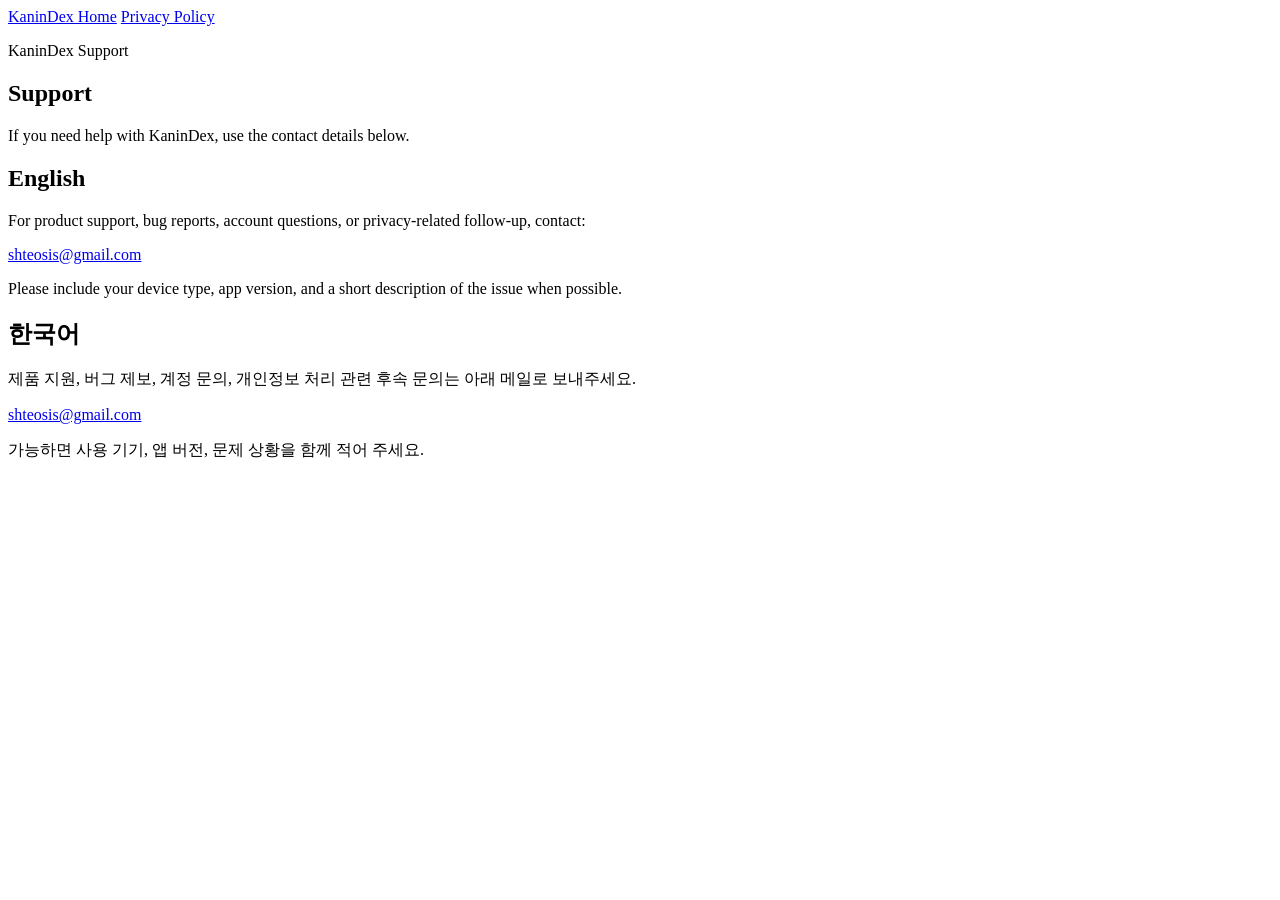
==== support/index.html @ e0bcae36 "Add public privacy and support pages" ====
<!doctype html>
<html lang="en">
  <head>
    <meta charset="utf-8">
    <meta name="viewport" content="width=device-width, initial-scale=1">
    <title>KaninDex Support</title>
    <meta name="description" content="Support page for KaninDex.">
    <link rel="stylesheet" href="../assets/styles.css">
  </head>
  <body>
    <main class="page-shell legal-shell">
      <nav class="top-nav">
        <a href="../">KaninDex Home</a>
        <a href="../privacy/">Privacy Policy</a>
      </nav>

      <section class="hero-card">
        <p class="eyebrow">KaninDex Support</p>
        <h1>Support</h1>
        <p class="lede">
          If you need help with KaninDex, use the contact details below.
        </p>
      </section>

      <section class="legal-card">
        <h2>English</h2>
        <p>
          For product support, bug reports, account questions, or privacy-related follow-up, contact:
        </p>
        <p class="support-line">
          <a href="mailto:shteosis@gmail.com?subject=KaninDex%20Support">shteosis@gmail.com</a>
        </p>
        <p>
          Please include your device type, app version, and a short description of the issue when possible.
        </p>
      </section>

      <section class="legal-card">
        <h2>한국어</h2>
        <p>
          제품 지원, 버그 제보, 계정 문의, 개인정보 처리 관련 후속 문의는 아래 메일로 보내주세요.
        </p>
        <p class="support-line">
          <a href="mailto:shteosis@gmail.com?subject=KaninDex%20Support">shteosis@gmail.com</a>
        </p>
        <p>
          가능하면 사용 기기, 앱 버전, 문제 상황을 함께 적어 주세요.
        </p>
      </section>
    </main>
  </body>
</html>
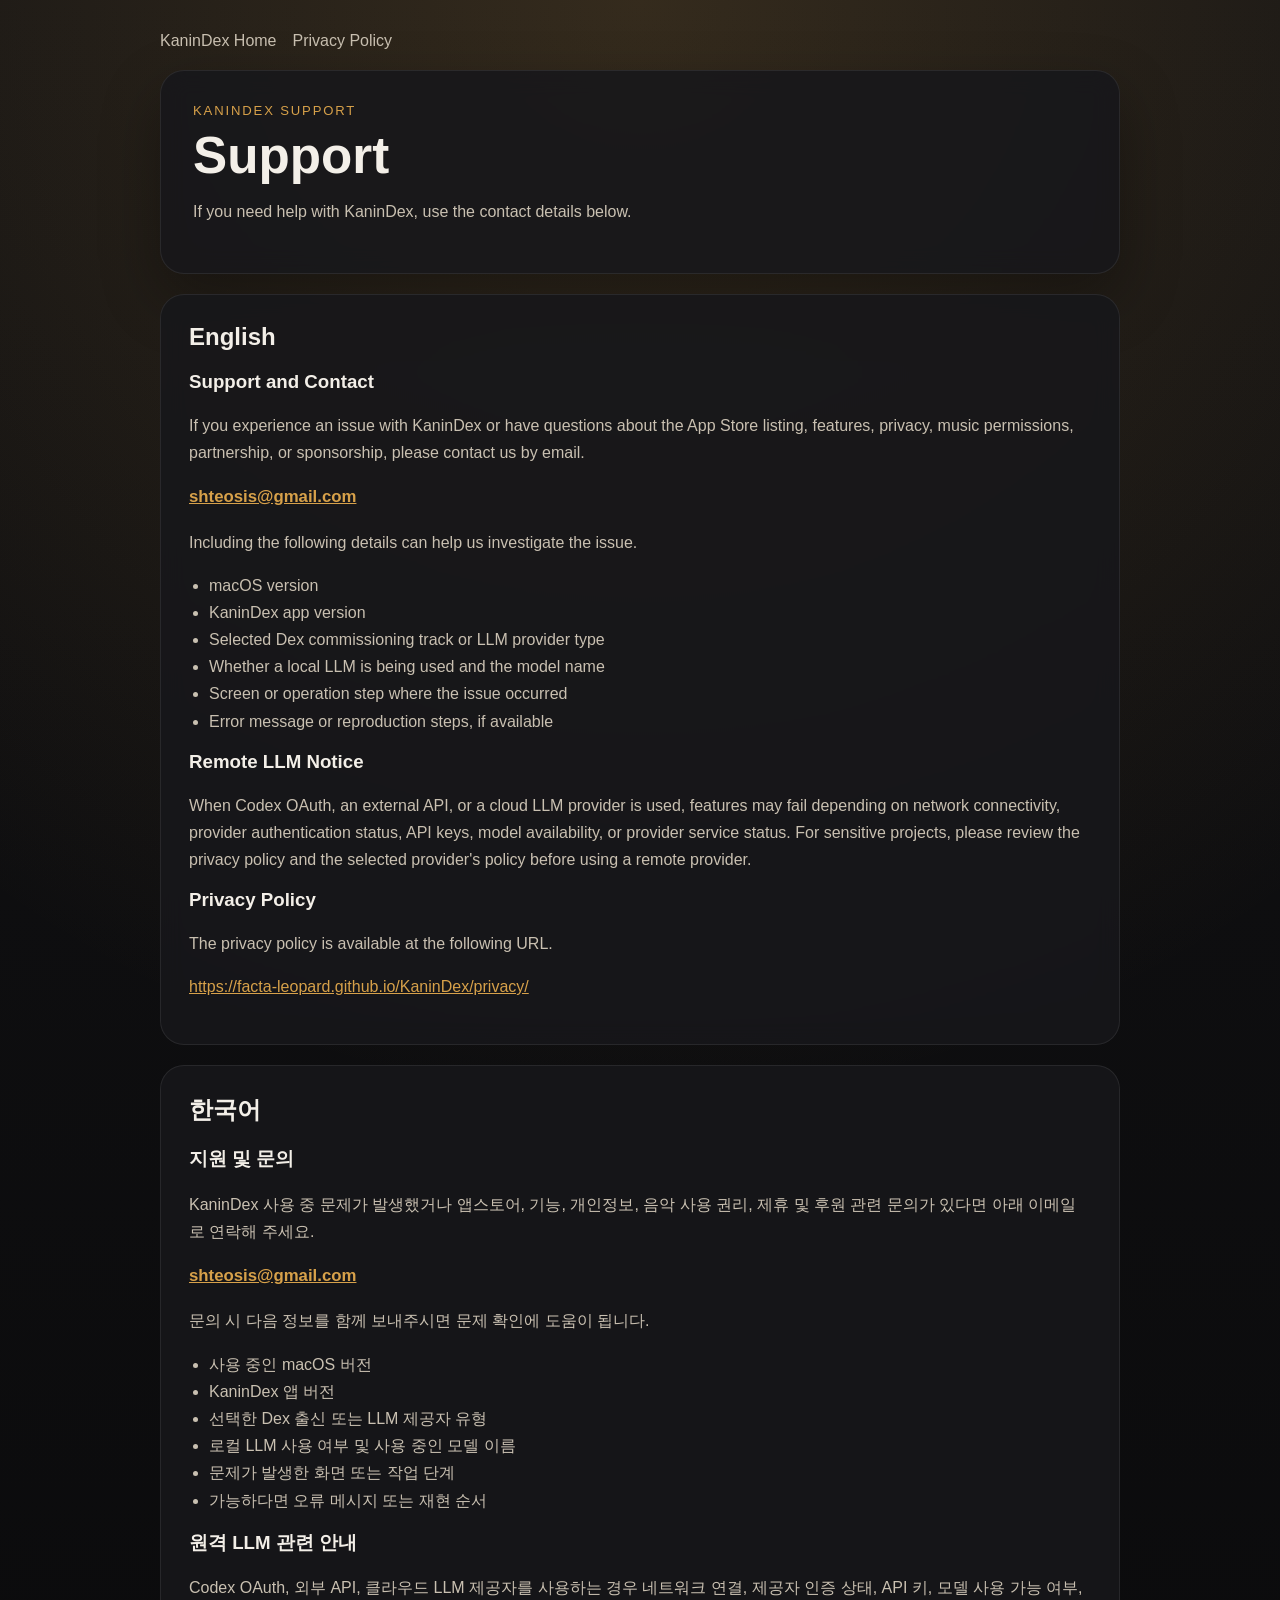
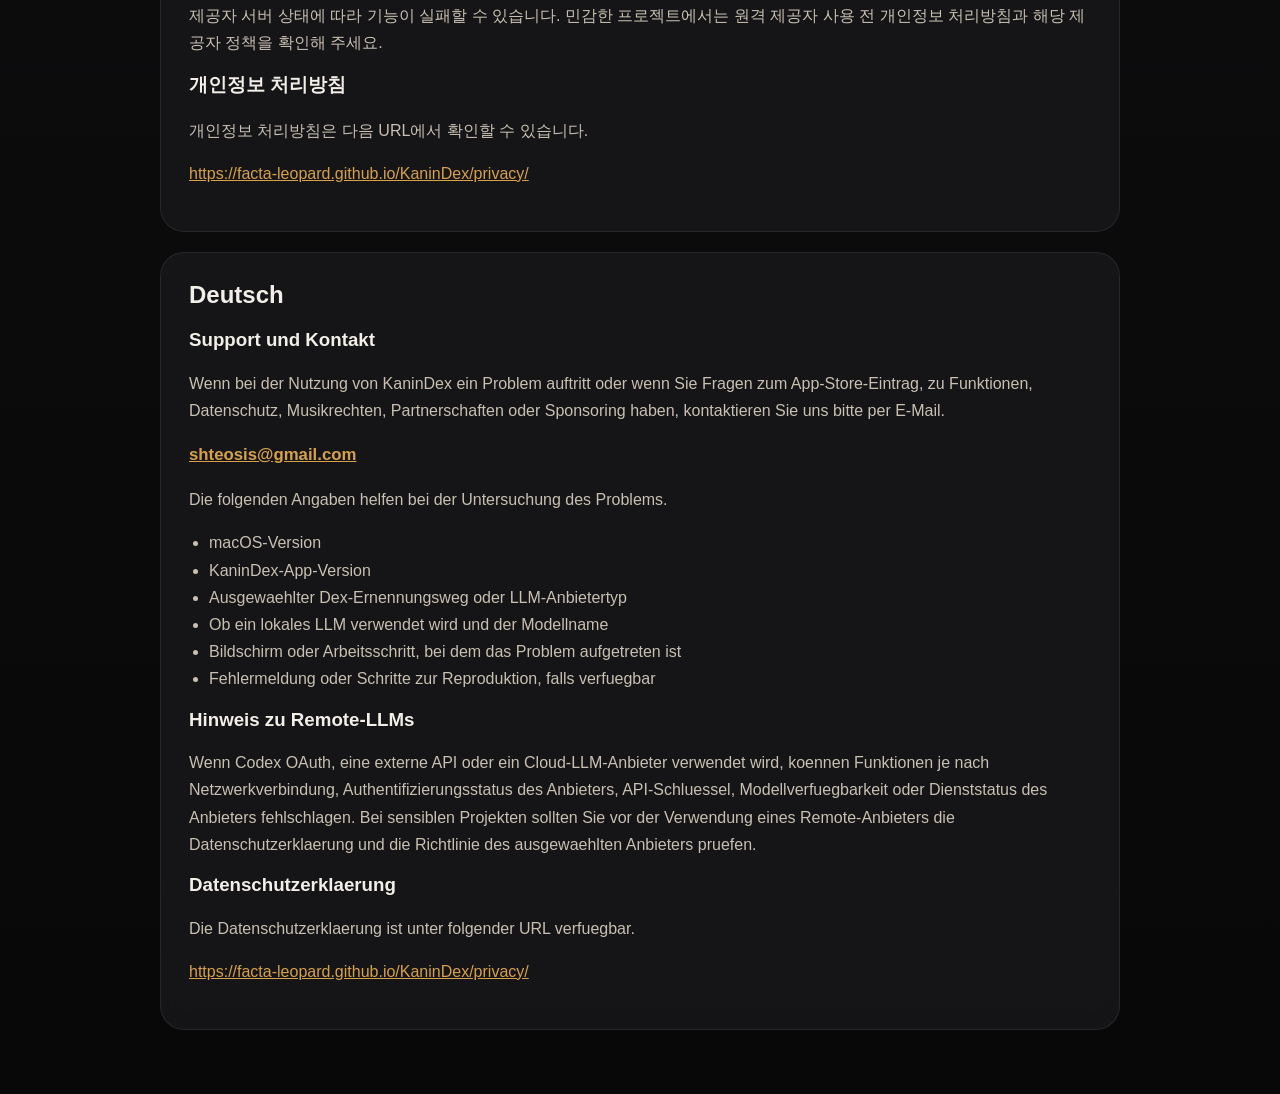
==== commit 2170c5f6: "Update support page HTML with German section" ====
--- a/support/index.html
+++ b/support/index.html
@@ -4,7 +4,7 @@
     <meta charset="utf-8">
     <meta name="viewport" content="width=device-width, initial-scale=1">
     <title>KaninDex Support</title>
-    <meta name="description" content="Support page for KaninDex.">
+    <meta name="description" content="Support page for KaninDex in English, Korean, and German.">
     <link rel="stylesheet" href="../assets/styles.css">
   </head>
   <body>
@@ -17,35 +17,76 @@
       <section class="hero-card">
         <p class="eyebrow">KaninDex Support</p>
         <h1>Support</h1>
-        <p class="lede">
-          If you need help with KaninDex, use the contact details below.
-        </p>
+        <p class="lede">If you need help with KaninDex, use the contact details below.</p>
       </section>
 
       <section class="legal-card">
         <h2>English</h2>
-        <p>
-          For product support, bug reports, account questions, or privacy-related follow-up, contact:
-        </p>
-        <p class="support-line">
-          <a href="mailto:shteosis@gmail.com?subject=KaninDex%20Support">shteosis@gmail.com</a>
-        </p>
-        <p>
-          Please include your device type, app version, and a short description of the issue when possible.
-        </p>
+        <h3>Support and Contact</h3>
+        <p>If you experience an issue with KaninDex or have questions about the App Store listing, features, privacy, music permissions, partnership, or sponsorship, please contact us by email.</p>
+        <p class="support-line"><a href="mailto:shteosis@gmail.com?subject=KaninDex%20Support">shteosis@gmail.com</a></p>
+        <p>Including the following details can help us investigate the issue.</p>
+        <ul>
+          <li>macOS version</li>
+          <li>KaninDex app version</li>
+          <li>Selected Dex commissioning track or LLM provider type</li>
+          <li>Whether a local LLM is being used and the model name</li>
+          <li>Screen or operation step where the issue occurred</li>
+          <li>Error message or reproduction steps, if available</li>
+        </ul>
+
+        <h3>Remote LLM Notice</h3>
+        <p>When Codex OAuth, an external API, or a cloud LLM provider is used, features may fail depending on network connectivity, provider authentication status, API keys, model availability, or provider service status. For sensitive projects, please review the privacy policy and the selected provider's policy before using a remote provider.</p>
+
+        <h3>Privacy Policy</h3>
+        <p>The privacy policy is available at the following URL.</p>
+        <p><a href="../privacy/">https://facta-leopard.github.io/KaninDex/privacy/</a></p>
       </section>
 
       <section class="legal-card">
         <h2>한국어</h2>
-        <p>
-          제품 지원, 버그 제보, 계정 문의, 개인정보 처리 관련 후속 문의는 아래 메일로 보내주세요.
-        </p>
-        <p class="support-line">
-          <a href="mailto:shteosis@gmail.com?subject=KaninDex%20Support">shteosis@gmail.com</a>
-        </p>
-        <p>
-          가능하면 사용 기기, 앱 버전, 문제 상황을 함께 적어 주세요.
-        </p>
+        <h3>지원 및 문의</h3>
+        <p>KaninDex 사용 중 문제가 발생했거나 앱스토어, 기능, 개인정보, 음악 사용 권리, 제휴 및 후원 관련 문의가 있다면 아래 이메일로 연락해 주세요.</p>
+        <p class="support-line"><a href="mailto:shteosis@gmail.com?subject=KaninDex%20Support">shteosis@gmail.com</a></p>
+        <p>문의 시 다음 정보를 함께 보내주시면 문제 확인에 도움이 됩니다.</p>
+        <ul>
+          <li>사용 중인 macOS 버전</li>
+          <li>KaninDex 앱 버전</li>
+          <li>선택한 Dex 출신 또는 LLM 제공자 유형</li>
+          <li>로컬 LLM 사용 여부 및 사용 중인 모델 이름</li>
+          <li>문제가 발생한 화면 또는 작업 단계</li>
+          <li>가능하다면 오류 메시지 또는 재현 순서</li>
+        </ul>
+
+        <h3>원격 LLM 관련 안내</h3>
+        <p>Codex OAuth, 외부 API, 클라우드 LLM 제공자를 사용하는 경우 네트워크 연결, 제공자 인증 상태, API 키, 모델 사용 가능 여부, 제공자 서버 상태에 따라 기능이 실패할 수 있습니다. 민감한 프로젝트에서는 원격 제공자 사용 전 개인정보 처리방침과 해당 제공자 정책을 확인해 주세요.</p>
+
+        <h3>개인정보 처리방침</h3>
+        <p>개인정보 처리방침은 다음 URL에서 확인할 수 있습니다.</p>
+        <p><a href="../privacy/">https://facta-leopard.github.io/KaninDex/privacy/</a></p>
+      </section>
+
+      <section class="legal-card">
+        <h2>Deutsch</h2>
+        <h3>Support und Kontakt</h3>
+        <p>Wenn bei der Nutzung von KaninDex ein Problem auftritt oder wenn Sie Fragen zum App-Store-Eintrag, zu Funktionen, Datenschutz, Musikrechten, Partnerschaften oder Sponsoring haben, kontaktieren Sie uns bitte per E-Mail.</p>
+        <p class="support-line"><a href="mailto:shteosis@gmail.com?subject=KaninDex%20Support">shteosis@gmail.com</a></p>
+        <p>Die folgenden Angaben helfen bei der Untersuchung des Problems.</p>
+        <ul>
+          <li>macOS-Version</li>
+          <li>KaninDex-App-Version</li>
+          <li>Ausgewaehlter Dex-Ernennungsweg oder LLM-Anbietertyp</li>
+          <li>Ob ein lokales LLM verwendet wird und der Modellname</li>
+          <li>Bildschirm oder Arbeitsschritt, bei dem das Problem aufgetreten ist</li>
+          <li>Fehlermeldung oder Schritte zur Reproduktion, falls verfuegbar</li>
+        </ul>
+
+        <h3>Hinweis zu Remote-LLMs</h3>
+        <p>Wenn Codex OAuth, eine externe API oder ein Cloud-LLM-Anbieter verwendet wird, koennen Funktionen je nach Netzwerkverbindung, Authentifizierungsstatus des Anbieters, API-Schluessel, Modellverfuegbarkeit oder Dienststatus des Anbieters fehlschlagen. Bei sensiblen Projekten sollten Sie vor der Verwendung eines Remote-Anbieters die Datenschutzerklaerung und die Richtlinie des ausgewaehlten Anbieters pruefen.</p>
+
+        <h3>Datenschutzerklaerung</h3>
+        <p>Die Datenschutzerklaerung ist unter folgender URL verfuegbar.</p>
+        <p><a href="../privacy/">https://facta-leopard.github.io/KaninDex/privacy/</a></p>
       </section>
     </main>
   </body>
--- a/assets/styles.css
+++ b/assets/styles.css
@@ -0,0 +1,161 @@
+:root {
+  color-scheme: light;
+  --bg: #0c0c0e;
+  --panel: #17171b;
+  --panel-soft: #202027;
+  --text: #f3efe8;
+  --muted: #c9c0b1;
+  --accent: #d7a14a;
+  --accent-soft: rgba(215, 161, 74, 0.16);
+  --line: rgba(255, 255, 255, 0.08);
+  --max-width: 960px;
+  --radius: 24px;
+}
+
+* {
+  box-sizing: border-box;
+}
+
+body {
+  margin: 0;
+  font-family: "SF Pro Text", "Apple SD Gothic Neo", "Pretendard", sans-serif;
+  background:
+    radial-gradient(circle at top, rgba(215, 161, 74, 0.18), transparent 40%),
+    linear-gradient(180deg, #111113 0%, #080809 100%);
+  color: var(--text);
+}
+
+a {
+  color: var(--accent);
+}
+
+.page-shell {
+  width: min(calc(100% - 32px), var(--max-width));
+  margin: 0 auto;
+  padding: 32px 0 64px;
+}
+
+.legal-shell {
+  max-width: 980px;
+}
+
+.top-nav {
+  display: flex;
+  gap: 16px;
+  margin-bottom: 20px;
+}
+
+.top-nav a {
+  text-decoration: none;
+  color: var(--muted);
+}
+
+.hero-card,
+.info-card,
+.legal-card {
+  border: 1px solid var(--line);
+  border-radius: var(--radius);
+  background: rgba(23, 23, 27, 0.88);
+  backdrop-filter: blur(12px);
+}
+
+.hero-card {
+  padding: 32px;
+  box-shadow: 0 24px 60px rgba(0, 0, 0, 0.32);
+}
+
+.legal-card {
+  margin-top: 20px;
+  padding: 28px;
+}
+
+.eyebrow {
+  margin: 0 0 12px;
+  color: var(--accent);
+  font-size: 0.82rem;
+  letter-spacing: 0.14em;
+  text-transform: uppercase;
+}
+
+h1,
+h2,
+h3 {
+  margin-top: 0;
+}
+
+h1 {
+  font-size: clamp(2rem, 4vw, 3.5rem);
+  line-height: 1.02;
+  margin-bottom: 14px;
+}
+
+.lede,
+.legal-card p,
+.legal-card li,
+.meta-line {
+  color: var(--muted);
+  line-height: 1.7;
+}
+
+.button-row {
+  display: flex;
+  flex-wrap: wrap;
+  gap: 12px;
+  margin-top: 24px;
+}
+
+.primary-button,
+.secondary-button {
+  display: inline-flex;
+  align-items: center;
+  justify-content: center;
+  min-height: 44px;
+  padding: 0 18px;
+  border-radius: 999px;
+  text-decoration: none;
+  font-weight: 600;
+}
+
+.primary-button {
+  background: var(--accent);
+  color: #1a130b;
+}
+
+.secondary-button {
+  background: var(--accent-soft);
+  color: var(--text);
+  border: 1px solid rgba(215, 161, 74, 0.3);
+}
+
+.info-grid {
+  display: grid;
+  gap: 20px;
+  margin-top: 20px;
+  grid-template-columns: repeat(auto-fit, minmax(240px, 1fr));
+}
+
+.info-card {
+  padding: 24px;
+}
+
+.support-line {
+  font-size: 1.05rem;
+  font-weight: 600;
+}
+
+ul {
+  padding-left: 20px;
+}
+
+@media (max-width: 640px) {
+  .page-shell {
+    width: min(calc(100% - 24px), var(--max-width));
+    padding-top: 20px;
+  }
+
+  .hero-card,
+  .legal-card,
+  .info-card {
+    padding: 20px;
+  }
+}
